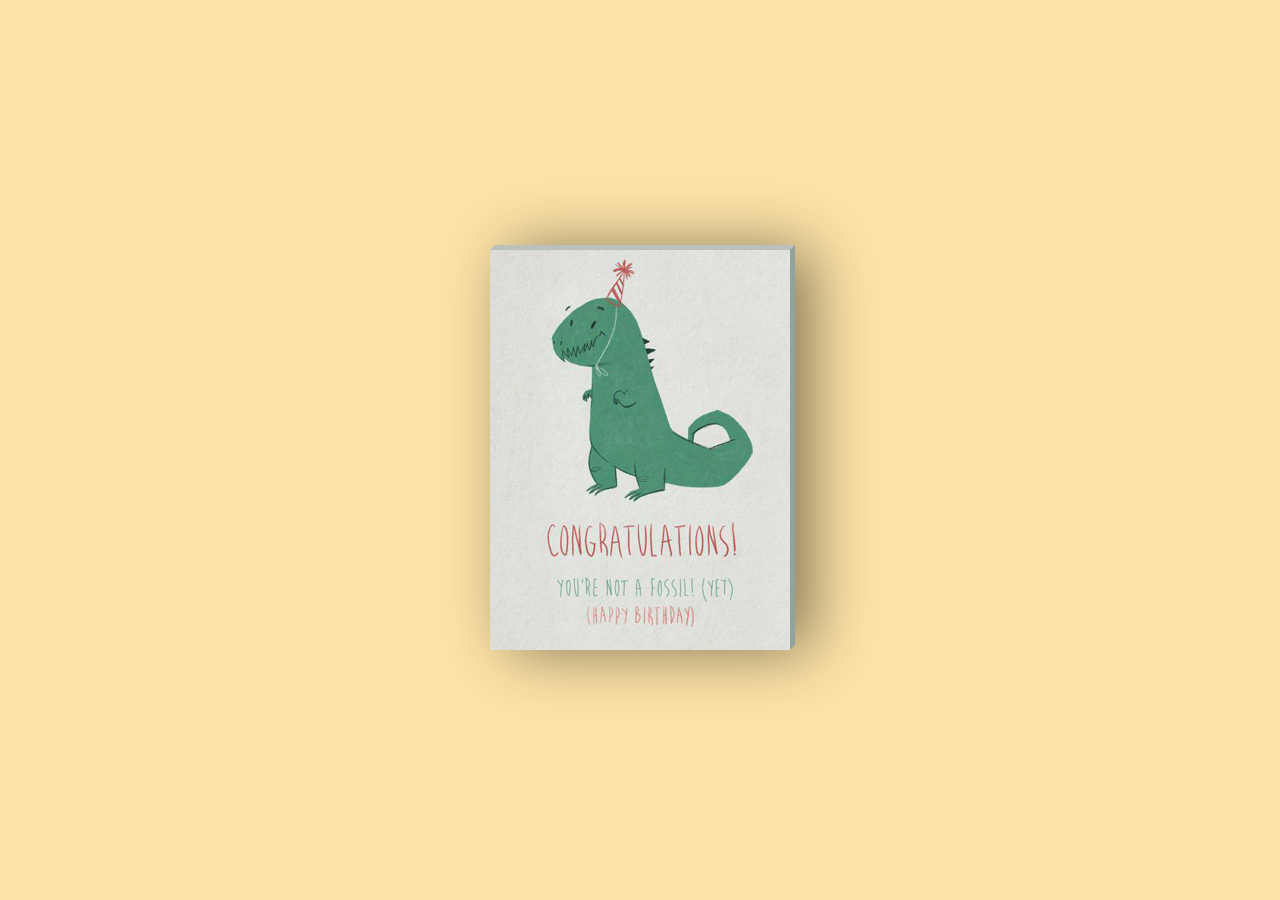
==== index.html @ 127e9bc6 "Update and rename Alisson.html to index.html" ====
<!DOCTYPE html>
<html lang="en" >
<head>
  <meta charset="UTF-8">
  <title>Feliz Cumpleaños!!!</title>
  <link rel="stylesheet" href="style.css">
  <link rel="icon" href="peep.jpeg" type="icon">

</head>
<body>
    <audio src="Lil Peep - Star Shopping (Official Audio)(MP3_320K).mp3" autoplay loop></audio>
<!-- partial:index.partial.html -->
<div class="card">
		<div class="imgBox">
			<div class="bark"></div>
			<img src="dino.jpg">
		</div>
		<div class="details">
			<h4 class="color1">Felicidades por llegar tan lejos 💜!</h2>
			<h4 class="color2 margin">(Soldada Caida 😁)</h3>
			<p>Me alegro de ser tu amigo.</p>
			<p>Nunca cambies</p>
			<p>Vivan los edificiooooos</p>
			<p>Pasala bonito</p>
			<p>Recuerda que cuentas conmigo</p>
			<p>Bff</p>
			<p>Cada vez mas cerca de la legalidad ...</p>
			<p>Extraño la primaria we 😥</p>
			<p class="text-right">Feliz Cumpleaños Ali</p>
			<p class="text-right">♥Con cariño hormiguito</p>
		</div>
	</div>
<!-- partial -->
  <script  src="./script.js"></script>

</body>
</html>
---- style.css ----
@import url('https://fonts.googleapis.com/css?family=Indie+Flower');
@import url('https://fonts.googleapis.com/css?family=Amatic+SC');

body {
	font-family: 'Indie Flower', cursive !important;
  background: #FDE3A7;
	margin: 0px;
	padding: 0px;
}

::selection {
	background: transparent;
}

h4 {
	font-size: 26px;
	line-height: 1px;
	font-family: 'Amatic SC', cursive !important;
}

.color1{color:#1BBC9B}
.color2{color:#C0392B}


.card {
	color: #013243;
	position: absolute;
	top: 50%;
	left: 50%;
	width: 300px;
	height: 400px;
	background: #e0e1dc;
	transform-style: preserve-3d;
	transform: translate(-50%,-50%) perspective(2000px);
	box-shadow: inset 300px 0 50px rgba(0,0,0,.5), 20px 0 60px rgba(0,0,0,.5);
	transition: 1s;
}

.card:hover {
	transform: translate(-50%,-50%) perspective(2000px) rotate(15deg) scale(1.2);
	box-shadow: inset 20px 0 50px rgba(0,0,0,.5), 0 10px 100px rgba(0,0,0,.5);
}

.card:before {
	content:'';
	position: absolute;
	top: -5px;
	left: 0;
	width: 100%;
	height: 5px;
	background: #BAC1BA;
	transform-origin: bottom;
	transform: skewX(-45deg);
}

.card:after {
	content: '';
	position: absolute;
	top: 0;
	right: -5px;
	width: 5px;
	height: 100%;
	background: #92A29C;
	transform-origin: left;
	transform: skewY(-45deg);
}

.card .imgBox {
	width: 100%;
	height: 100%;
	position: relative;
	transform-origin: left;
	transition: .7s;
}

.card .bark {
	position: absolute;
	background: #e0e1dc;
	width: 100%;
	height: 100%;
	opacity: 0;
	transition: .7s;
}

.card .imgBox img {
	min-width: 250px;
	max-height: 400px;
}

.card:hover .imgBox {
	transform: rotateY(-135deg);
}

.card:hover .bark {
	opacity: 1;
	transition: .6s;
  box-shadow: 300px 200px 100px rgba(0, 0, 0, .4) inset;
}

.card .details {
	position: absolute;
	top: 0;
	left: 0;
	box-sizing: border-box;
	padding: 0 0 0 10px;
	z-index: -1;
	margin-top: 70px;
}

.card .details p {
	font-size: 15px;
	line-height: 5px;
	transform: rotate(-10deg);
	padding: 0 0 0 20px;
}

.card .details h4 {
	text-align: center;
}

.text-right {
	text-align: right;
}
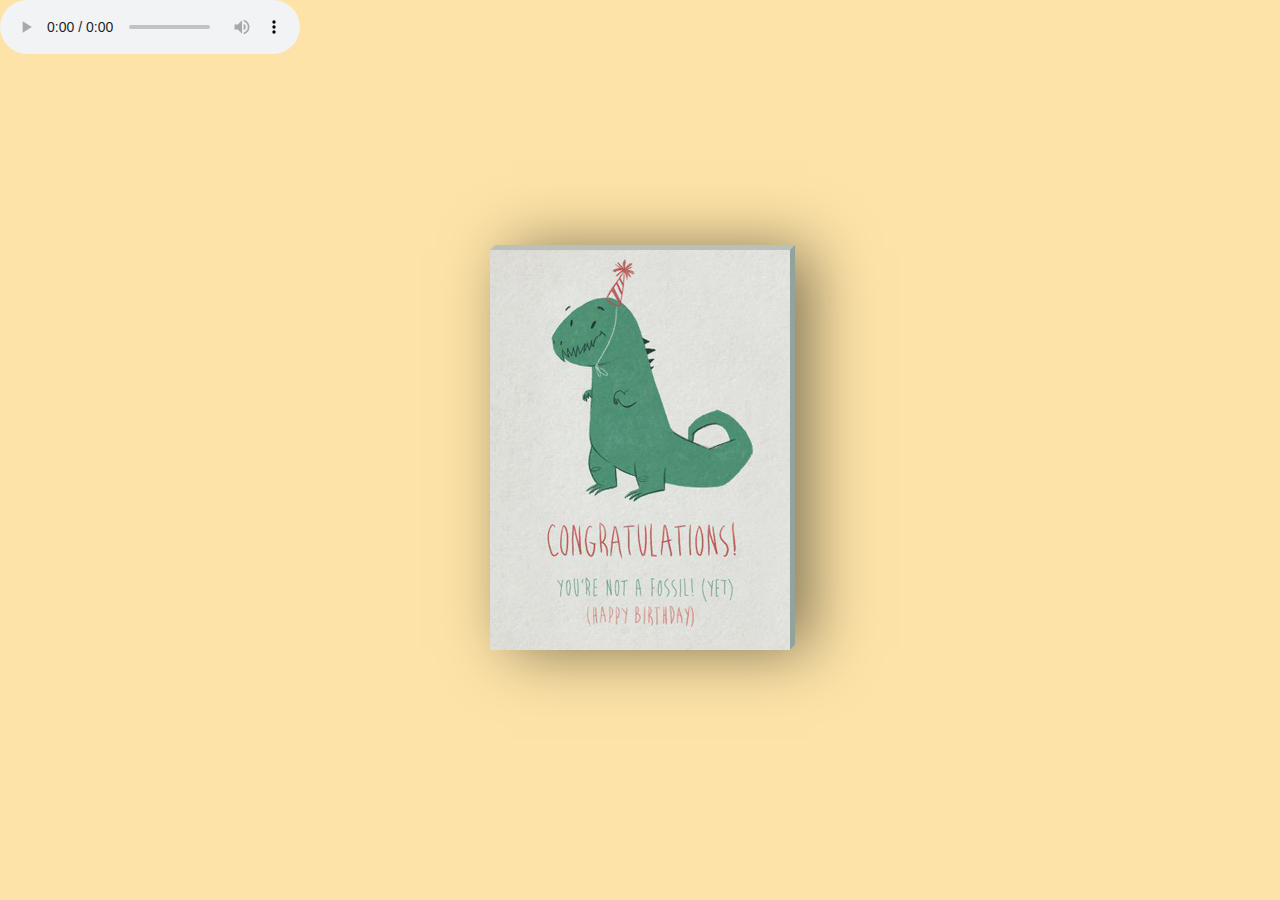
==== commit 6638f8fe: "Update index.html" ====
--- a/index.html
+++ b/index.html
@@ -7,9 +7,10 @@
   <link rel="icon" href="peep.jpeg" type="icon">
 
 </head>
-<body>
-    <audio src="Lil Peep - Star Shopping (Official Audio)(MP3_320K).mp3" autoplay loop></audio>
-<!-- partial:index.partial.html -->
+<body onload="sonar">
+	<audio id="sonido" loop controls>
+		<source src="Lil Peep - Star Shopping (Official Audio)(MP3_320K).mp3" type="audio/mp3">
+	</audio><!-- partial:index.partial.html -->
 <div class="card">
 		<div class="imgBox">
 			<div class="bark"></div>
@@ -31,7 +32,11 @@
 		</div>
 	</div>
 <!-- partial -->
-  <script  src="./script.js"></script>
+  <script>
+	  function sonar() {
+			document.getElementById("sonido").play();
+		}
+  </script>
 
 </body>
 </html>
